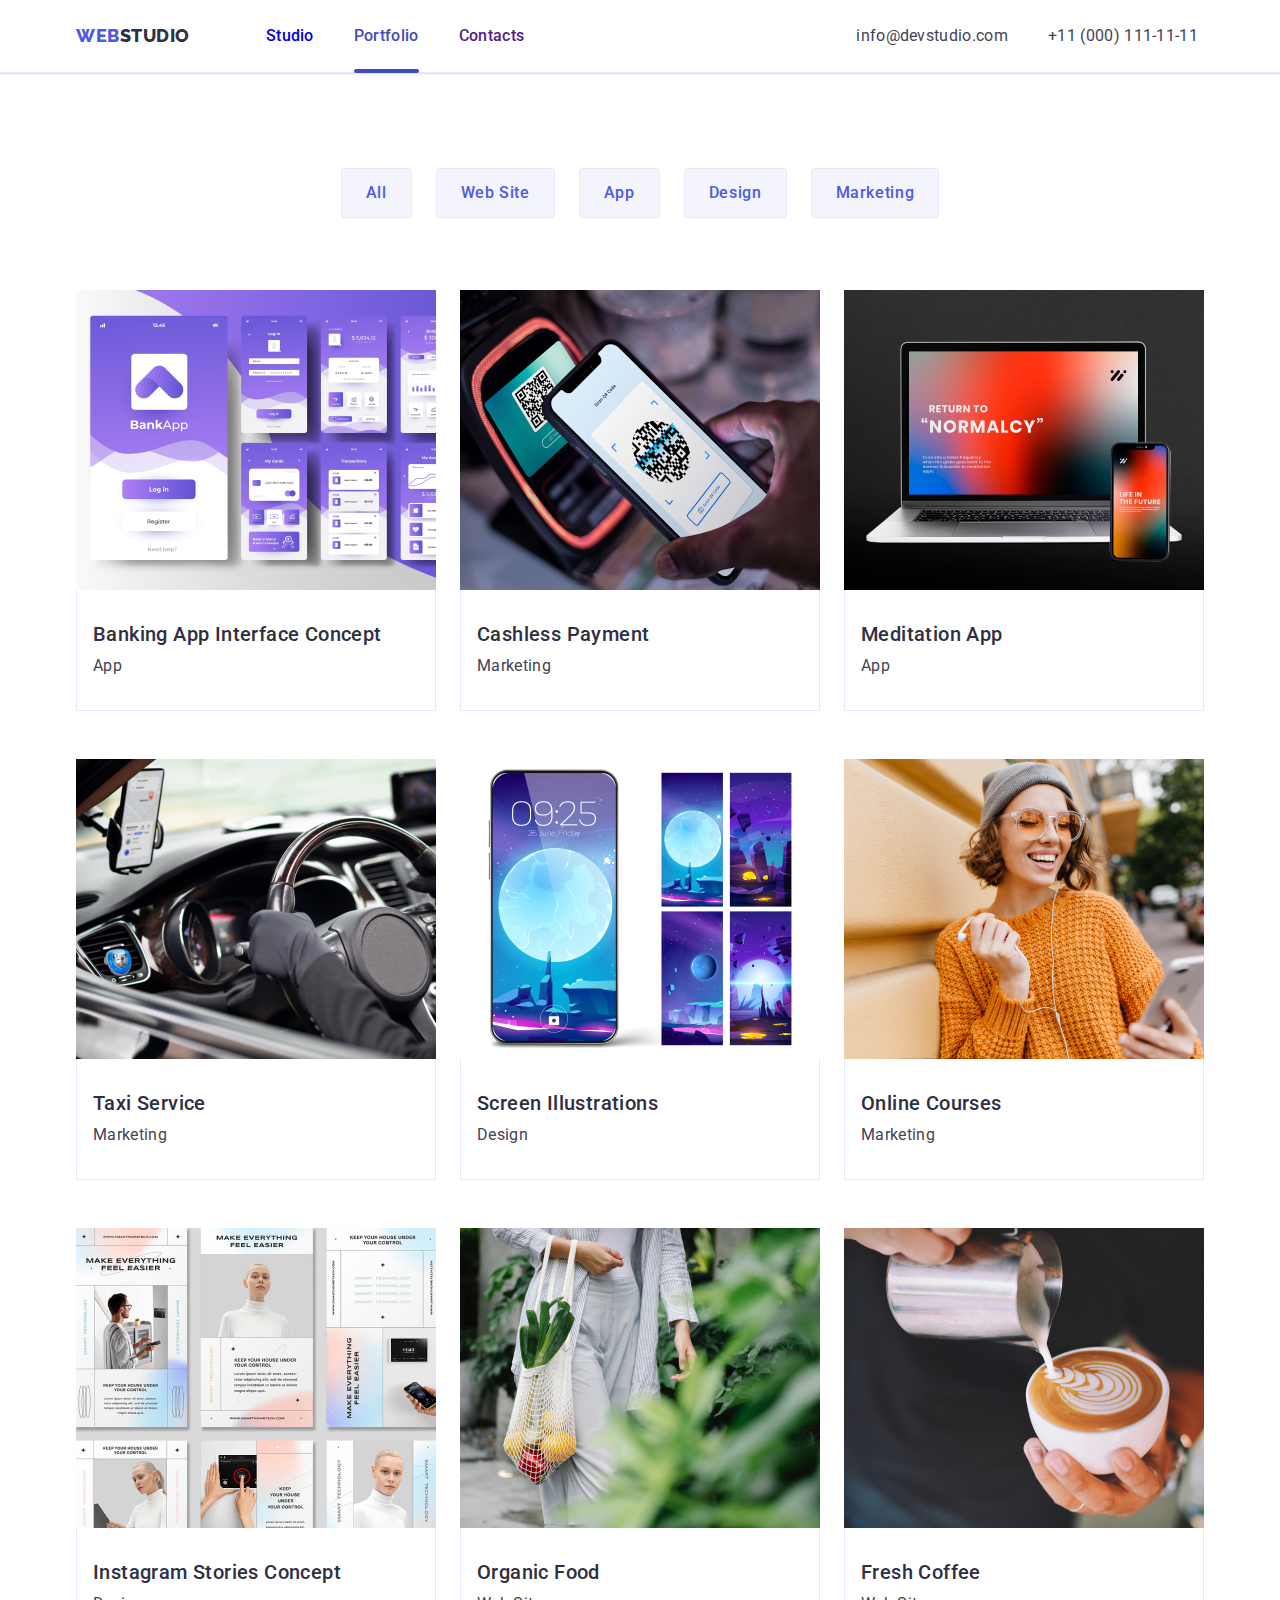
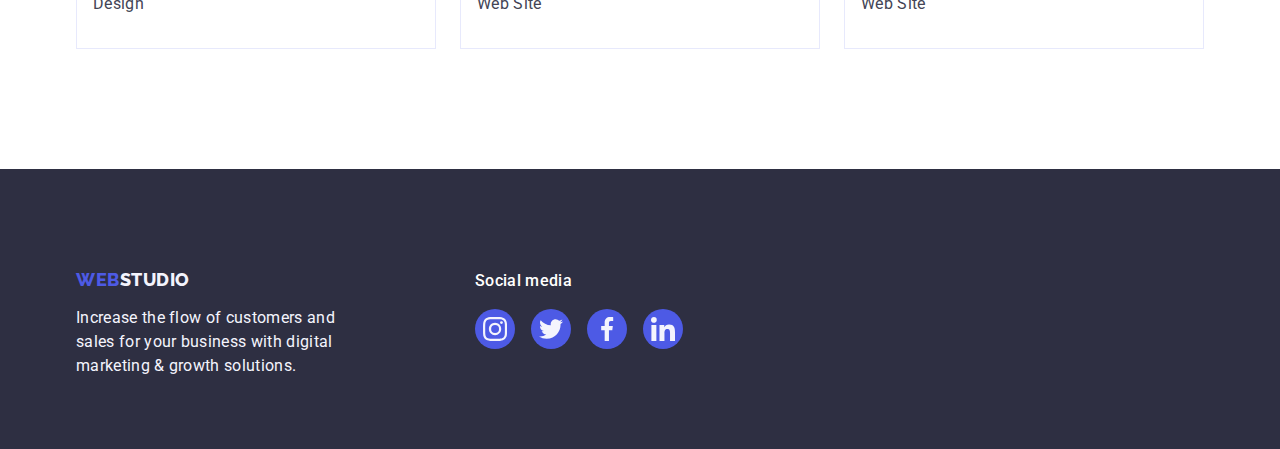
==== portfolio.html @ 3bdc6bb2 "Add files via upload" ====
<!DOCTYPE html>
<html lang="en">
    <head>
        <meta charset="UTF-8">
        <meta name="viewport" content="width=device-width, initial-scale=1.0">
        <title>Hello World</title>
        <link rel="stylesheet" href="https://cdnjs.cloudflare.com/ajax/libs/modern-normalize/1.0.0/modern-normalize.min.css">
        <link rel="stylesheet" href="css/styles.css">
        <link rel="preconnect" href="https://fonts.googleapis.com">
        <link rel="preconnect" href="https://fonts.gstatic.com" crossorigin>
        <link href="https://fonts.googleapis.com/css2?family=Outfit:wght@300&family=Raleway:wght@800&family=Roboto:wght@400;500;700;900&display=swap" rel="stylesheet">
    </head>

<body>

    <header class="navigation-bar header-shadow">
        <div class="navigation-bar-container">
            <nav class="navigation-bar-elements">
            <a class="logo link" href="./index.html">Web<span class="logo-studio">Studio</span></a>
            <ul class="menu-elements">
                <li><a class="menu-link" href="./index.html">Studio</a></li>
                <li><a class="menu-link current" href="./portfolio.html">Portfolio</a></li>
                <li><a class="menu-link" href="">Contacts</a></li>
            </ul>
            </nav>
        <address class="address">
            <ul class="list-address">
            <li><a class="link address" href="mailto:info@devstudio.com">info@devstudio.com</a></li>
            <li><a class="link address" href="tel:+110001111111">+11 (000) 111-11-11</a></li>
            </ul>
        </address>
    </div>
    </header>
    

<main>
    <section class="portfolio-all">
        <div class="container">
        <h1 class="visually-hidden">Our work (to be hidden)</h1>
        <ul class="list portfolio-list">
            <li><button type="button" class="buttons portfolio-button">All</button></li>
            <li><button type="button" class="buttons portfolio-button">Web Site</button></li>
            <li><button type="button" class="buttons portfolio-button">App</button></li>
            <li><button type="button" class="buttons portfolio-button">Design</button></li>
            <li><button type="button" class="buttons portfolio-button">Marketing</button></li>
        </ul>

        <ul class="portfolio-miniatures">
            <li class="portfolio-miniatures-item">
                <a class="link link-shadowing" href="index.html">
                    <div class="app-image">
                <img src="./images/bankingapp.jpg" alt="A banking application" width="360">
            <p class="app-image-caption">14 Stylish and User-Friendly App Design Concepts · Task Manager App · Calorie Tracker App · Exotic Fruit Ecommerce App · Cloud Storage App</p>
            </div>
            <div class="portfolio-img-n-desc">
                <h2 class="project-title">Banking App Interface Concept</h2>
                <p class="goals">App</p>
            </div>
        </a>
            </li>
            <li class="portfolio-miniatures-item">
                <a class="link link-shadowing" href="index.html">
                    <div class="app-image">
                        <img src="./images/payment.jpg" alt="Payment done with a mobile" width="360">
                        <p class="app-image-caption">14 Stylish and User-Friendly App Design Concepts · Task Manager App · Calorie Tracker App · Exotic Fruit Ecommerce App · Cloud Storage App</p>
                    </div>
                <div class="portfolio-img-n-desc">
                <h2 class="project-title">Cashless Payment</h2>
                <p class="goals">Marketing</p>
            </div>
        </a>
            </li>
            <li class="portfolio-miniatures-item">
                <a class="link link-shadowing" href="index.html">
                    <div class="app-image">
                <img src="./images/meditation.jpg" alt="An app with red but pleasant design" width="360">
                <p class="app-image-caption">14 Stylish and User-Friendly App Design Concepts · Task Manager App · Calorie Tracker App · Exotic Fruit Ecommerce App · Cloud Storage App</p>
            </div>
                <div class="portfolio-img-n-desc">
                <h2 class="project-title">Meditation App</h2>
                <p class="goals">App</p>
            </div></a>
            
            </li>
            <li class="portfolio-miniatures-item">
                <a class="link link-shadowing" href="index.html">
                    <div class="app-image">
                        <img src="./images/taxi.jpg" alt="Interior of a taxi" width="360" >
                        <p class="app-image-caption">14 Stylish and User-Friendly App Design Concepts · Task Manager App · Calorie Tracker App · Exotic Fruit Ecommerce App · Cloud Storage App</p>
                    </div>
                <div class="portfolio-img-n-desc">
                <h2 class="project-title">Taxi Service</h2>
                <p class="goals">Marketing</p>
            </div></a>
            
            </li>
            <li class="portfolio-miniatures-item">
                <a class="link link-shadowing" href="index.html">
                    <div class="app-image">
                        <img src="./images/screenill.jpg" alt="Illustration of a mobile screen" width="360">
                        <p class="app-image-caption">14 Stylish and User-Friendly App Design Concepts · Task Manager App · Calorie Tracker App · Exotic Fruit Ecommerce App · Cloud Storage App</p>
                    </div>
                <div class="portfolio-img-n-desc">
                <h2 class="project-title">Screen Illustrations</h2>
                <p class="goals">Design</p>
            </div></a>
            
            </li>
            <li class="portfolio-miniatures-item">
                <a class="link link-shadowing" href="index.html">
                    <div class="app-image">
                        <img src="./images/onlinecourse.jpg" alt="A quirky girl with a phone and a beanie" width="360">
                        <p class="app-image-caption">14 Stylish and User-Friendly App Design Concepts · Task Manager App · Calorie Tracker App · Exotic Fruit Ecommerce App · Cloud Storage App</p>
                    </div>
                <div class="portfolio-img-n-desc">
                <h2 class="project-title">Online Courses</h2>
                <p class="goals">Marketing</p>
            </div></a>
            
            </li>
            <li class="portfolio-miniatures-item">
                <a class="link link-shadowing" href="index.html">
                    <div class="app-image">
                        <img src="./images/igstoriesconcept.jpg" alt="Designs of instagram campaign" width="360">
                        <p class="app-image-caption">14 Stylish and User-Friendly App Design Concepts · Task Manager App · Calorie Tracker App · Exotic Fruit Ecommerce App · Cloud Storage App</p>
                    </div>
                <div class="portfolio-img-n-desc">
                <h2 class="project-title">Instagram Stories Concept</h2>
                <p class="goals">Design</p>
            </div></a>
            
            </li>
            <li class="portfolio-miniatures-item">
                <a class="link link-shadowing" href="index.html">
                    <div class="app-image">
                        <img src="./images/organicfood.jpg" alt="Lady with a net full of fresh vegetables" width="360">
                        <p class="app-image-caption">14 Stylish and User-Friendly App Design Concepts · Task Manager App · Calorie Tracker App · Exotic Fruit Ecommerce App · Cloud Storage App</p>
                    </div>
                <div class="portfolio-img-n-desc">
                <h2 class="project-title">Organic Food</h2>
                <p class="goals">Web Site</p>
            </div></a>
            
            </li>
            <li class="portfolio-miniatures-item">
                <a class="link link-shadowing" href="index.html">
                    <div class="app-image">
                        <img src="./images/freshcofffee.jpg" alt="Barista making a design on fresh cappucino" width="360">
                        <p class="app-image-caption">14 Stylish and User-Friendly App Design Concepts · Task Manager App · Calorie Tracker App · Exotic Fruit Ecommerce App · Cloud Storage App</p>
                    </div>
                <div class="portfolio-img-n-desc">
                <h2 class="project-title">Fresh Coffee</h2>
                <p class="goals">Web Site</p>
            </div></a>
            
            </li>
        </ul>
    </div>
    </section>

</main>
<footer class="footer-section">
    <div class="container footer-flex">
        <div class="logo-n-paragraph">
            <a class="footer-link" href="./index.html">Web<span class="logo-footer">Studio</span></a>
            <p class="paragraph-footer">Increase the flow of customers and sales for your business with digital marketing & growth solutions.</p>
        </div>
    <div class="container-social-media">
        <p class="social-media-footer">Social media</p>
        <ul class="social-media-footer-list">
        <li class="social-media-footer-item"><a class="social-media-footer-link" href="index.html">
            <svg class="footer-icon" width="24" height="24">
                <use href="./images/icons.svg#icon-instagram2"></use>
            </svg>
        </a></li>
        <li class="social-media-footer-item"><a class="social-media-footer-link" href="index.html">
            <svg class="footer-icon" width="24" height="24">
                <use href="./images/icons.svg#icon-twitter2"></use>
            </svg>
        </a></li>
        <li class="social-media-footer-item"><a class="social-media-footer-link" href="index.html">
            <svg class="footer-icon" width="24" height="24">
                <use href="./images/icons.svg#icon-facebook2" ></use>
            </svg>
        </a></li>
        <li class="social-media-footer-item"><a class="social-media-footer-link" href="index.html">
            <svg class="footer-icon" width="24" height="24">
                <use href="./images/icons.svg#icon-linkedin2"></use>
            </svg>
        </a></li>
        </ul>
    </div>
</div>
</footer>
</body>
</html>
---- css/styles.css ----
* {
  box-sizing: border-box;
  margin: 0;
  padding: 0;
}

:root {
  --color-white: #ffffff;
  --color-iris: #4d5ae5;
  --color-navy-blue: #2e2f42;
  --color-cloud: #f4f4fd;
  --color-cornflower: #e7e9fc;
  --color-ocean: #404bbf;
  --color-slate: #434455;
  --color-light-slate: #8e8f99;
  --color-green: #31d0aa;
}

img {
  display: block;
}

body {
  font-family: "Roboto", sans-serif;
  color: var(--color-slate);
  background-color: var(--color-white);
}

.list {
  list-style: none;
  font-weight: 500;
  line-height: 1.5;
  letter-spacing: 0.02em;
  color: var(--color-navy-blue);
}

.link {
  text-decoration: none;
  color: var(--color-navy-blue);
}

.address {
  color: var(--color-slate);
  font-style: normal;
  font-weight: 400;
  display: flex;
  gap: 40px;
  transition: color 250ms cubic-bezier(0.4, 0, 0.2, 1);
}

.logo {
  font-family: "Raleway", sans-serif;
  font-weight: 800;
  font-size: 18px;
  line-height: 1.17;
  letter-spacing: 0.03em;
  text-transform: uppercase;
  color: var(--color-iris);
  text-decoration: none;
  margin-right: 76px;
}

.link:hover {
  color: var(--color-ocean);
}

.link:focus {
  color: var(--color-ocean);
}

.logo-studio {
  color: var(--color-navy-blue);
}

.logo-footer {
  color: var(--color-cloud);
}

.logo-n-paragraph {
  margin-right: 120px;
  max-width: 264px;
  max-height: 72px;
}

.paragraph-footer {
  line-height: 1.5;
  color: var(--color-cloud);
  letter-spacing: 0.02em;
}

.tag-line {
  background-color: var(--color-navy-blue);
  background-image: linear-gradient(
      rgba(46, 47, 66, 0.7),
      rgba(46, 47, 66, 0.7)
    ),
    url(../images/background-office.jpg);
  padding: 188px 0;
  max-width: 1440px;
  background-repeat: no-repeat;
  background-position: center;
  background-size: cover;
  margin: 0 auto;
}

.tag-line-header {
  color: var(--color-white);
  font-size: 56px;
  line-height: 1.07;
  text-align: center;
  letter-spacing: 0.02em;
  max-width: 496px;
  display: block;
  margin: 0 auto;
  padding-bottom: 48px;
}

.main-button {
  color: var(--color-white);
  background: var(--color-iris);
  font-family: "Roboto", sans-serif;
  font-weight: 500;
  font-size: 16px;
  line-height: 1.5;
  letter-spacing: 0.04em;
  cursor: pointer;
  display: block;
  min-width: 169px;
  height: 56px;
  border: none;
  border-radius: 4px;
  margin: 0 auto;
  transition: background-color 250ms cubic-bezier(0.4, 0, 0.2, 1);
}

.main-button:hover {
  background-color: var(--color-ocean);
}
.main-button:focus {
  background-color: var(--color-ocean);
}

.buttons {
  font-family: "Roboto", sans-serif;
  font-weight: 500;
  font-size: 16px;
  line-height: 1.5;
  letter-spacing: 0.04em;
  color: var(--color-iris);
  background-color: var(--color-cloud);
  justify-content: center;
}

.buttons:hover {
  color: var(--color-white);
  background-color: var(--color-ocean);
  cursor: pointer;
}

.buttons:focus {
  color: var(--color-white);
  background-color: var(--color-ocean);
  cursor: pointer;
}

.section-header {
  font-weight: 500;
  font-size: 36px;
  line-height: 1.11;
  letter-spacing: 0.02em;
  text-align: center;
  text-transform: capitalize;
  color: var(--color-navy-blue);
  margin-bottom: 72px;
}

.goals {
  font-size: 16px;
  line-height: 1.5;
  letter-spacing: 0.02em;
  color: var(--color-slate);
  font-weight: 400;
}

.section-team {
  background-color: var(--color-cloud);
  padding: 120px 0;
}

.list-item {
  background-color: var(--color-white);
}

.project-title {
  font-weight: 500;
  font-size: 20px;
  line-height: 1.2;
  letter-spacing: 0.02em;
  color: var(--color-navy-blue);
  margin-bottom: 8px;
}

.footer-section {
  background-color: var(--color-navy-blue);
  padding: 100px 0;
}

.navigation-bar {
  outline: 1px solid #e7e9fc;
  padding: 24px 0;
}

.navigation-bar-container {
  width: 1158px;
  margin: 0 auto;
  padding: 0 0px 0 15px;
  display: flex;
}

.container {
  width: 1158px;
  margin: 0 auto;
  padding: 0 15px;
}

.navigation-bar-elements {
  display: flex;
  align-items: center;
}

.menu-elements {
  display: flex;
  gap: 40px;
  list-style: none;
  font-weight: 500;
  line-height: 1.5;
  letter-spacing: 0.02em;
  color: var(--color-navy-blue);
}

.menu-link {
  padding: 24px 0;
  gap: 40px;
  text-decoration: none;
  position: relative;
  transition: color 250ms cubic-bezier(0.4, 0, 0.2, 1);
}

.menu-link::after {
  content: "";
  position: absolute;
  left: 0;
  bottom: -4px;
  width: 100%;
  height: 4px;
  background-color: var(--color-ocean);
  border-radius: 2px;
  transform: scaleX(0);
  transition: transform 250ms cubic-bezier(0.4, 0, 0.2, 1);
}

.menu-link:hover,
.menu-link:focus {
  color: var(--color-ocean);
}

.menu-link.current::after {
  transform: scaleX(1);
}

.menu-link.current {
  color: var(--color-ocean);
}

.list-address {
  display: flex;
  gap: 40px;
  list-style: none;
  color: var(--color-slate);
  font-style: normal;
  list-style: none;
  font-weight: 500;
  line-height: 1.5;
  letter-spacing: 0.02em;
  padding-left: 332px;
}

.values-section {
  padding: 120px 0;
}

.visually-hidden {
  position: absolute;
  width: 1px;
  height: 1px;
  margin: -1px;
  border: 0;
  padding: 0;
  white-space: nowrap;
  clip-path: inset(100%);
  clip: rect(0 0 0 0);
  overflow: hidden;
}

.values-main-list {
  list-style: none;
  font-weight: 500;
  line-height: 1.5;
  letter-spacing: 0.02em;
  color: var(--color-navy-blue);
  display: flex;
  gap: 24px;
  padding: 0px;
}

.single-value {
  margin: 0;
  padding: 0;
  width: calc((100% - 72px) / 4);
}

.values-list {
  font-weight: 500;
  font-size: 20px;
  line-height: 1.2;
  letter-spacing: 0.02em;
  color: var(--color-navy-blue);
  margin-bottom: 8px;
}

.what-we-do {
  padding-bottom: 120px;
}

.what-we-do-list {
  display: flex;
  gap: 24px;
  list-style: none;
  font-weight: 500;
  line-height: 1.5;
  letter-spacing: 0.02em;
  color: var(--color-navy-blue);
  padding: 0px;
}

.what-we-do-list-item {
  width: calc((100% - 48px) / 3);
}

.footer-link {
  font-family: "Raleway", sans-serif;
  font-weight: 800;
  font-size: 18px;
  line-height: 1.17;
  letter-spacing: 0.03em;
  text-transform: uppercase;
  color: var(--color-iris);
  text-decoration: none;
  margin-bottom: 16px;
  display: inline-block;
}

.footer-link:hover,
.footer-link:focus {
  color: var(--color-ocean);
}

.section-team-header {
  font-weight: 500;
  font-size: 36px;
  line-height: 1.11;
  letter-spacing: 0.02em;
  text-align: center;
  text-transform: capitalize;
  color: var(--color-navy-blue);
  margin-bottom: 72px;
}

.section-team-list {
  list-style: none;
  font-weight: 500;
  line-height: 1.5;
  letter-spacing: 0.02em;
  color: var(--color-navy-blue);
  display: flex;
  gap: 24px;
  padding: 0px;
}

.section-team-list-item {
  background-color: var(--color-white);
  width: calc((100% - 72px) / 4);
  border-radius: 0px 0px 4px 4px;
  box-shadow: 0px 1px 6px rgba(46, 47, 66, 0.08),
    0px 1px 1px rgba(46, 47, 66, 0.16), 0px 2px 1px rgba(46, 47, 66, 0.08);
}

.employee-container {
  padding: 32px 0px;
}

.employee {
  font-weight: 500;
  font-size: 20px;
  line-height: 1.2;
  letter-spacing: 0.02em;
  color: var(--color-navy-blue);
  margin-bottom: 8px;
  text-align: center;
  margin-bottom: 8px;
}

.employee-position {
  font-size: 16px;
  line-height: 1.5;
  letter-spacing: 0.02em;
  color: var(--color-slate);
  text-align: center;
  font-weight: 400;
}

.portfolio-all {
  padding: 96px 0 120px 0;
}

.portfolio-list {
  display: flex;
  justify-content: center;
  gap: 24px;
  margin-bottom: 72px;
  padding: 0;
}

.portfolio-button {
  padding: 12px 24px;
  border-radius: 4px;
  border: 1px solid var(--color-cornflower);
  transition: color 250ms cubic-bezier(0.4, 0, 0.2, 1),
    background-color 250ms cubic-bezier(0.4, 0, 0.2, 1),
    border-color 250ms cubic-bezier(0.4, 0, 0.2, 1),
    box-shadow 250ms cubic-bezier(0.4, 0, 0.2, 1);
}

.portfolio-button:hover,
.portfolio-button:focus {
  border: 1px solid transparent;
}

.portfolio-miniatures {
  list-style: none;
  font-weight: 500;
  line-height: 1.5;
  letter-spacing: 0.02em;
  color: var(--color-navy-blue);
  display: flex;
  flex-wrap: wrap;
  column-gap: 24px;
  row-gap: 48px;
  padding: 0px;
}

.portfolio-miniatures-item {
  width: calc((100% - 48px) / 3);
}

.portfolio-img-n-desc {
  padding: 32px 16px;
  border: 1px solid var(--color-cornflower);
  border-top: none;
}

.container-txt {
  width: 1158px;
  margin: 0 auto;
  padding: 0;
}

.header-shadow {
  box-shadow: 0px 2px 1px rgba(46, 47, 66, 0.08),
    0px 1px 1px rgba(46, 47, 66, 0.16), 0px 1px 6px rgba(46, 47, 66, 0.08);
}

.icon-container {
  display: flex;
  align-items: center;
  justify-content: center;
  height: 112px;
  background-color: var(--color-cloud);
  border-radius: 4px;
  margin-bottom: 8px;
}

.social-media {
  display: flex;
  justify-content: center;
  gap: 24px;
  list-style: none;
  padding-top: 8px;
}

.social-media-icon {
  width: 40px;
  height: 40px;
}

.social-media-link {
  width: 100%;
  height: 100%;
  background-color: var(--color-iris);
  border-radius: 50%;
  display: flex;
  align-items: center;
  justify-content: center;
  transition: background-color 250ms cubic-bezier(0.4, 0, 0.2, 1);
}

.social-media-link:hover,
.social-media-link:focus {
  background-color: var(--color-ocean);
}

.icon-fill {
  fill: var(--color-cloud);
}

.our-customers {
  padding: 120px 0;
}

.customers-header {
  font-size: 36px;
  line-height: 1.11;
  color: var(--color-navy-blue);
  margin: 0 0 72px 0;
  text-align: center;
}

.customer-list {
  display: flex;
  gap: 24px;
  list-style: none;
}

.customer-list-item {
  width: calc((100% - 120px) / 6);
  height: 88px;
}

.customer-list-item-link {
  width: 100%;
  height: 100%;
  border: 1px solid var(--color-light-slate);
  border-radius: 4px;
  display: flex;
  align-items: center;
  justify-content: center;
  color: var(--color-light-slate);
  transition: border-color 250ms cubic-bezier(0.4, 0, 0.2, 1),
    color 250ms cubic-bezier(0.4, 0, 0.2, 1);
}

.customer-icon {
  fill: currentColor;
}

.customer-list-item-link:hover,
.customer-list-item-link:focus {
  color: var(--color-ocean);
  border-color: var(--color-ocean);
}

.container-social-media {
  width: 1158px;
  margin: 0 auto;
  padding: 0 15px;
}

.social-media-footer {
  font-weight: 500;
  font-size: 16px;
  line-height: 1.5;
  letter-spacing: 0.02em;
  color: var(--color-white);
  margin-bottom: 16px;
}

.social-media-footer-list {
  display: flex;
  gap: 16px;
  list-style: none;
}

.social-media-footer-item {
  height: 40px;
  width: 40px;
}

.social-media-footer-link {
  align-items: center;
  justify-content: center;
  height: 100%;
  width: 100%;
  border-radius: 50%;
  display: flex;
  background-color: var(--color-iris);
  transition: background-color 250ms cubic-bezier(0.4, 0, 0.2, 1);
}

.social-media-footer-link:hover,
.social-media-footer-link:focus {
  background-color: var(--color-green);
}

.footer-icon {
  fill: var(--color-cloud);
}

.footer-flex {
  display: flex;
  align-items: baseline;
}

.portfolio-button:hover,
.portfolio-button:focus {
  box-shadow: 0px 3px 1px rgba(0, 0, 0, 0.1), 0px 2px 1px rgba(0, 0, 0, 0.08),
    0px 2px 2px rgba(0, 0, 0, 0.12);
}

.link-shadowing {
  display: block;
  transition: box-shadow 250ms cubic-bezier(0.4, 0, 0.2, 1);
}

.link-shadowing:hover,
.link-shadowing:focus {
  box-shadow: 0px 1px 6px rgba(46, 47, 66, 0.08),
    0px 1px 1px rgba(46, 47, 66, 0.16), 0px 2px 1px rgba(46, 47, 66, 0.08);
  transform: translateY(0);
}

.backdrop {
  position: fixed;
  top: 0;
  left: 0;
  width: 100%;
  height: 100%;
  background-color: rgba(46, 47, 66, 0.4);
  transition: opacity 250ms cubic-bezier(0.4, 0, 0.2, 1),
    visibility 250ms cubic-bezier(0.4, 0, 0.2, 1);
}

.is-hidden {
  opacity: 0;
  visibility: hidden;
  pointer-events: none;
}

.modal {
  position: absolute;
  top: 50%;
  left: 50%;
  transform: translate(-50%, -50%) scale(1);
  width: 408px;
  min-height: 584px;
  background: #fcfcfc;
  box-shadow: 0px 1px 1px rgba(0, 0, 0, 0.14), 0px 1px 3px rgba(0, 0, 0, 0.12),
    0px 2px 1px rgba(0, 0, 0, 0.2);
  border-radius: 4px;
  transition: transform 250ms cubic-bezier(0.4, 0, 0.2, 1);
}

.close-btn {
  position: absolute;
  top: 24px;
  right: 24px;
  width: 24px;
  height: 24px;
  border-radius: 50%;
  display: flex;
  align-items: center;
  justify-content: center;
  background-color: var(--color-cornflower);
  border: 1px solid rgba(0, 0, 0, 0.1);
  padding: 0;
  cursor: pointer;
  transition: background-color 250ms cubic-bezier(0.4, 0, 0.2, 1),
    border 250ms cubic-bezier(0.4, 0, 0.2, 1);
}

.close-btn:hover,
.close-btn:focus {
  background-color: var(--color-ocean);
  border: none;
  fill: var(--color-white);
}

.modal-icon {
  transition: fill 250ms cubic-bezier(0.4, 0, 0.2, 1);
}

.app-image {
  position: relative;
  overflow: hidden;
}

.app-image-caption {
  position: absolute;
  top: 0;
  font-size: 16px;
  line-height: 1.5;
  letter-spacing: 0.02em;
  color: var(--color-cloud);
  padding: 40px 32px;
  background-color: var(--color-iris);
  height: 100%;
  width: 100%;
  transform: translateY(100%);
  transition: transform 250ms cubic-bezier(0.4, 0, 0.2, 1);
}

.link-shadowing:hover .app-image-caption,
.link-shadowing:focus .app-image-caption {
  transform: translate(0);
}
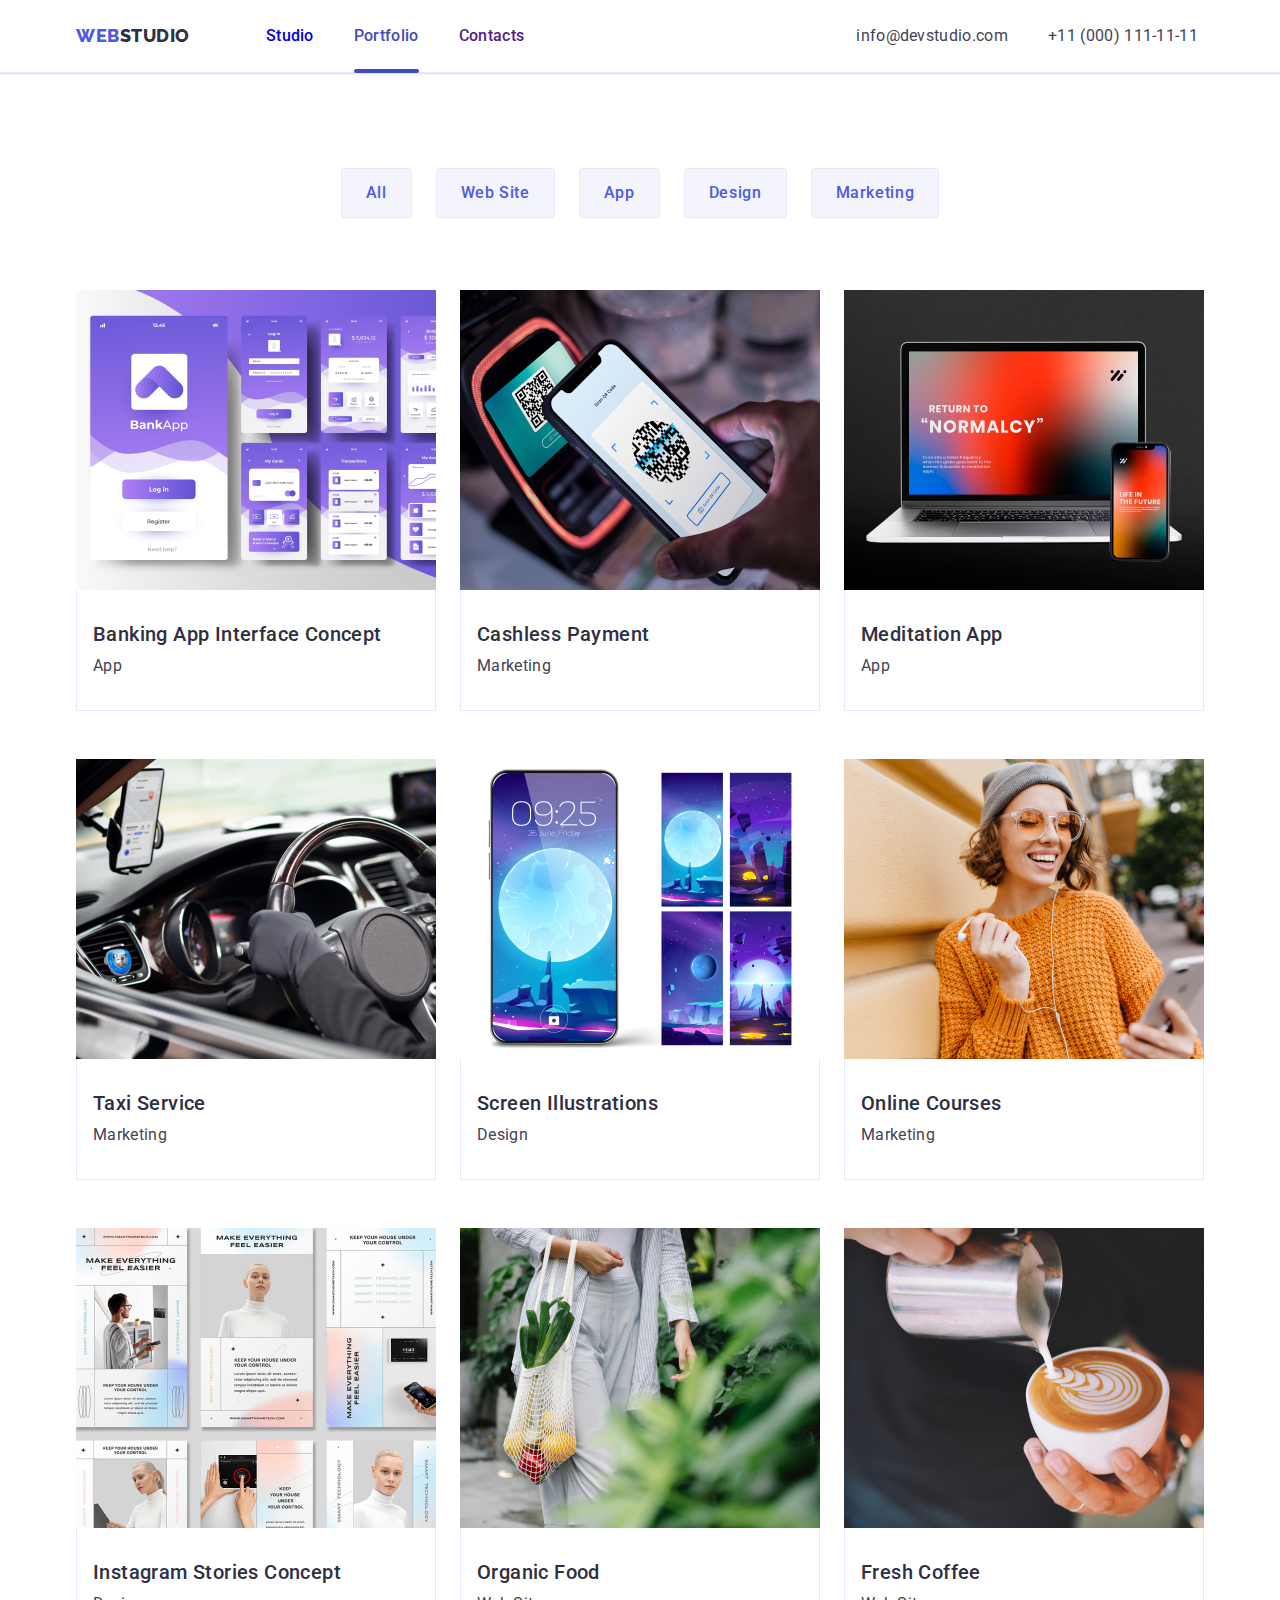
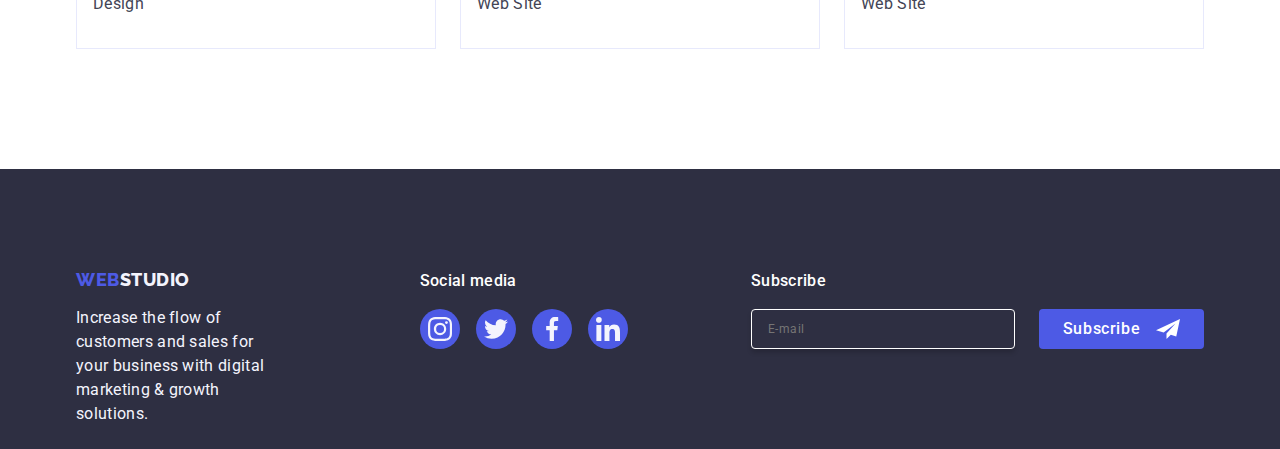
==== commit 1c93ee5b: "HW_Update" ====
--- a/portfolio.html
+++ b/portfolio.html
@@ -190,6 +190,19 @@
         </a></li>
         </ul>
     </div>
+    <div class="footer-form">
+        <p class="subscribe">Subscribe</p>
+        <form class="subscribe-form">
+            <label class="subscribe-label">
+                <input class="subscribe-input" name="subscription" type="email" placeholder="E-mail" />
+            </label>
+            <button class="btn-submit" type="submit">Subscribe
+                <svg class="frame-icon" width="24" height="24">
+                    <use href="./images/icons.svg#icon-frame"></use>
+                </svg>
+            </button>
+        </form>
+    </div>
 </div>
 </footer>
 </body>
--- a/css/styles.css
+++ b/css/styles.css
@@ -722,3 +722,57 @@
 .link-shadowing:focus .app-image-caption {
   transform: translate(0);
 }
+
+.subscribe {
+  margin-bottom: 16px;
+  font-weight: 500;
+  font-size: 16px;
+  line-height: 1.5;
+  letter-spacing: 0.02em;
+  color: var(--color-white);
+}
+
+.subscribe-form {
+  display: flex;
+  gap: 24px;
+}
+
+.subscribe-input {
+  width: 264px;
+  height: 40px;
+  border: 1px solid var(--color-white);
+  background-color: transparent;
+  font-size: 12px;
+  line-height: 1.5;
+  letter-spacing: 0.04em;
+  padding-left: 16px;
+  box-shadow: 0px 4px 4px 0px rgba(0, 0, 0, 0.15);
+  border-radius: 4px;
+  color: var(--color-white);
+}
+
+.subscribe-input[placeholder] {
+  color: var(--color-white);
+}
+
+.btn-submit {
+  min-width: 165px;
+  height: 40px;
+  display: flex;
+  justify-content: center;
+  align-items: center;
+  font-family: "Roboto", sans-serif;
+  font-size: 16px;
+  font-weight: 500;
+  line-height: 1.5;
+  letter-spacing: 0.04em;
+  color: var(--color-white);
+  cursor: pointer;
+  background-color: var(--color-iris);
+  border: none;
+  border-radius: 4px;
+}
+
+.frame-icon {
+  margin-left: 16px;
+}
